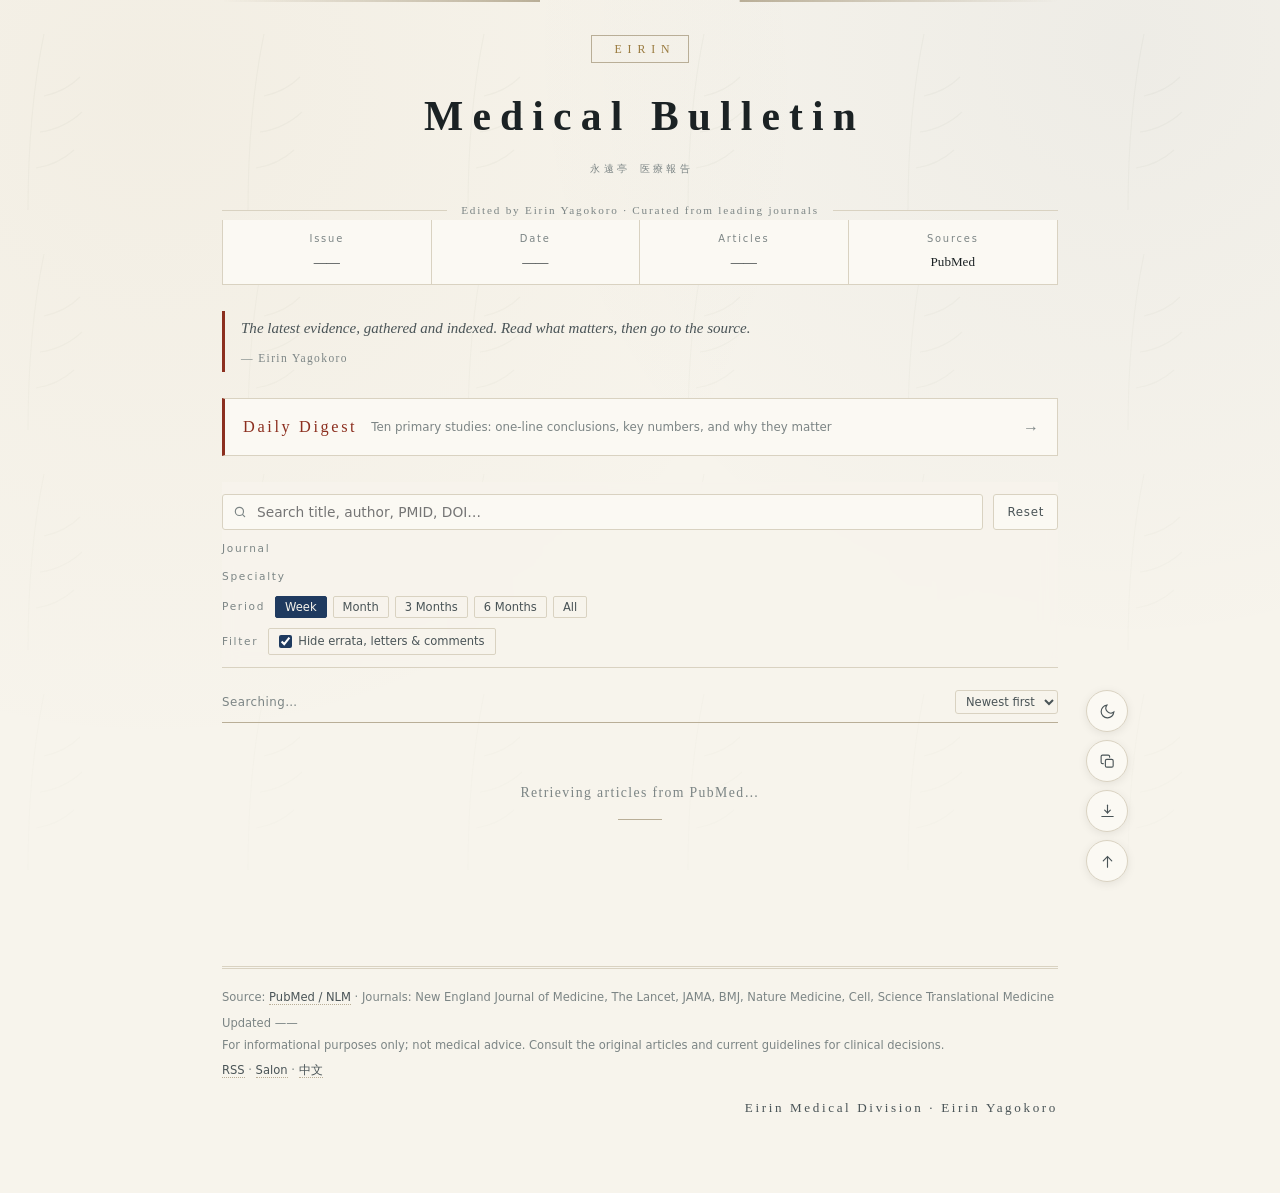
==== en/index.html @ af112da8 "﻿feat: 全站英文版（/en/），中文版页脚可切换 - en/index.html、en/digest.html、en/discuss.html、en/rss.html：英文独立页面 - app." ====
<!DOCTYPE html>
<html lang="en" data-theme="light" data-base="../">
<head>
  <meta charset="UTF-8">
  <meta name="viewport" content="width=device-width, initial-scale=1, viewport-fit=cover">
  <title>Eirin Medical Bulletin · Edited by Eirin Yagokoro</title>
  <meta name="description" content="A daily digest of recent literature from leading medical journals — NEJM, The Lancet, JAMA, BMJ, Nature Medicine, Cell and Science Translational Medicine — collected from PubMed.">
  <meta name="author" content="Eirin Yagokoro / Eirin Medical Division">
  <meta name="theme-color" content="#f7f4ec" media="(prefers-color-scheme: light)">
  <meta name="theme-color" content="#121719" media="(prefers-color-scheme: dark)">

  <meta property="og:type" content="website">
  <meta property="og:title" content="Eirin Medical Bulletin">
  <meta property="og:description" content="Daily briefing on recent literature from seven leading medical journals, with abstracts and specialty classification.">
  <meta property="og:site_name" content="Eirin Medical Bulletin">

  <link rel="icon" href="../assets/icon.svg?v=20261107g" type="image/svg+xml">
  <link rel="alternate" type="application/rss+xml" title="Eirin Medical Bulletin RSS" href="../feed.xml">
  <link rel="stylesheet" href="../assets/style.css?v=20261107g">
</head>
<body>

<div class="wrap">

  <header class="masthead">
    <span class="crest">EIRIN</span>
    <h1>Medical Bulletin</h1>
    <p class="masthead-en">永遠亭 医療報告</p>

    <div class="masthead-rule"><span>Edited by Eirin Yagokoro · Curated from leading journals</span></div>

    <dl class="meta-strip">
      <div>
        <dt>Issue</dt>
        <dd id="issueNo">——</dd>
      </div>
      <div>
        <dt>Date</dt>
        <dd id="issueDate">——</dd>
      </div>
      <div>
        <dt>Articles</dt>
        <dd id="issueCount">——</dd>
      </div>
      <div>
        <dt>Sources</dt>
        <dd id="issueSources">PubMed</dd>
      </div>
    </dl>
  </header>

  <section class="foreword" aria-label="Foreword">
    <div>
      <p id="forewordText">The latest evidence, gathered and indexed. Read what matters, then go to the source.</p>
      <cite>— Eirin Yagokoro</cite>
    </div>
  </section>

  <a class="digest-entry" href="digest.html">
    <span class="digest-entry-label">Daily Digest</span>
    <span class="digest-entry-desc">Ten primary studies: one-line conclusions, key numbers, and why they matter</span>
    <span class="digest-entry-arrow" aria-hidden="true">→</span>
  </a>

  <section class="controls" aria-label="Search and filters">
    <div class="search-row">
      <div class="search-box">
        <svg viewBox="0 0 24 24" fill="none" stroke-width="2" stroke-linecap="round" aria-hidden="true">
          <circle cx="11" cy="11" r="7"></circle><path d="M20 20l-3.5-3.5"></path>
        </svg>
        <label class="sr-only" for="q">Search title, author, PMID or DOI</label>
        <input id="q" type="search" placeholder="Search title, author, PMID, DOI…" autocomplete="off" spellcheck="false">
      </div>
      <button class="tool-btn" id="resetBtn" type="button">Reset</button>
    </div>

    <div class="filter-row">
      <span class="filter-label">Journal</span>
      <div id="journalChips" class="filter-row" style="margin:0;gap:6px;"></div>
    </div>

    <div class="filter-row">
      <span class="filter-label">Specialty</span>
      <div id="deptChips" class="filter-row" style="margin:0;gap:6px;"></div>
    </div>

    <div class="filter-row">
      <span class="filter-label">Period</span>
      <div id="rangeChips" class="filter-row" style="margin:0;gap:6px;">
        <button class="chip" type="button" data-days="7" aria-pressed="true">Week</button>
        <button class="chip" type="button" data-days="30" aria-pressed="false">Month</button>
        <button class="chip" type="button" data-days="90" aria-pressed="false">3 Months</button>
        <button class="chip" type="button" data-days="180" aria-pressed="false">6 Months</button>
        <button class="chip" type="button" data-days="0" aria-pressed="false">All</button>
      </div>
    </div>

    <div class="filter-row">
      <span class="filter-label">Filter</span>
      <label class="chip-toggle">
        <input type="checkbox" id="hideNoise" checked>
        <span>Hide errata, letters &amp; comments</span>
      </label>
    </div>
  </section>

  <div class="result-bar">
    <span id="resultSummary">Searching…</span>
    <label>
      <span class="sr-only">Sort order</span>
      <select class="sort-select" id="sortSelect">
        <option value="date-desc">Newest first</option>
        <option value="date-asc">Oldest first</option>
        <option value="journal">By journal</option>
      </select>
    </label>
  </div>

  <main>
    <ul class="entries" id="entries" aria-live="polite">
      <li class="loading">Retrieving articles from PubMed…</li>
    </ul>
    <nav class="pager" id="pager" aria-label="Pagination"></nav>
  </main>

  <footer class="colophon" id="colophon">
    <div class="row">
      <span>Source: <a href="https://pubmed.ncbi.nlm.nih.gov/" target="_blank" rel="noopener">PubMed / NLM</a> ·
        Journals: New England Journal of Medicine, The Lancet, JAMA, BMJ, Nature Medicine, Cell, Science Translational Medicine</span>
      <span>Updated <span id="updatedAt">——</span></span>
    </div>
    <div class="row">
      <span>For informational purposes only; not medical advice. Consult the original articles and current guidelines for clinical decisions.</span>
      <span><a href="../rss.html" title="Subscribe to the daily digest via RSS">RSS</a> · <a href="discuss.html" title="Reader discussion">Salon</a> · <a href="../index.html" title="中文版">中文</a></span>
    </div>
    <div class="seal">Eirin Medical Division · Eirin Yagokoro</div>
  </footer>

</div>

<div class="toolbar-float">
  <button class="fab" id="themeToggle" type="button" title="Toggle theme" aria-label="Toggle theme">
    <svg viewBox="0 0 24 24" stroke-width="1.6" stroke-linecap="round"><path d="M21 12.8A9 9 0 1 1 11.2 3a7 7 0 0 0 9.8 9.8z"></path></svg>
  </button>
  <button class="fab" id="copyBtn" type="button" title="Copy this page as text" aria-label="Copy this page">
    <svg viewBox="0 0 24 24" stroke-width="1.6" stroke-linecap="round"><rect x="9" y="9" width="11" height="11" rx="2"></rect><path d="M6 15H5a2 2 0 0 1-2-2V5a2 2 0 0 1 2-2h8a2 2 0 0 1 2 2v1"></path></svg>
  </button>
  <button class="fab" id="exportBtn" type="button" title="Export this page as Markdown" aria-label="Export this page">
    <svg viewBox="0 0 24 24" stroke-width="1.6" stroke-linecap="round"><path d="M12 3v11"></path><path d="M8 10l4 4 4-4"></path><path d="M4 19h16"></path></svg>
  </button>
  <button class="fab" id="topBtn" type="button" title="Back to top" aria-label="Back to top">
    <svg viewBox="0 0 24 24" stroke-width="1.6" stroke-linecap="round"><path d="M12 20V6"></path><path d="M6 11l6-6 6 6"></path></svg>
  </button>
</div>

<div class="toast" id="toast" role="status" aria-live="polite"></div>

<script src="../assets/app.js?v=20261107g" defer></script>
</body>
</html>
---- assets/style.css ----
/* ==========================================================================
   永遠亭 医療報告 — 排版样式
   纸本期刊气质：衬线字体、细分隔线、朱印色点缀、克制的永远亭装饰
   ========================================================================== */

:root {
  --paper: #f7f4ec;
  --paper-2: #fbf9f3;
  --paper-3: #f0ebdd;
  --ink: #1b2224;
  --ink-2: #4a5457;
  --ink-3: #7c8585;
  --rule: #d9d2c1;
  --rule-strong: #b9ae97;
  --accent: #8c2f1f;
  --accent-soft: rgba(140, 47, 31, 0.08);
  --deep: #1f3a5f;
  --deep-soft: rgba(31, 58, 95, 0.07);
  --gold: #9a7b3f;
  --shadow: 0 1px 0 rgba(0, 0, 0, 0.03);
  --radius: 3px;
  --serif: "Noto Serif SC", "Source Han Serif SC", "Songti SC", "STSong", "SimSun", Georgia, serif;
  --sans: "Noto Sans SC", "PingFang SC", "Microsoft YaHei", system-ui, sans-serif;
  --mono: "JetBrains Mono", "Cascadia Mono", ui-monospace, "Consolas", monospace;
  --wrap: 880px;
}

html[data-theme="dark"] {
  --paper: #121719;
  --paper-2: #181e21;
  --paper-3: #1e2529;
  --ink: #e7e3d9;
  --ink-2: #b0aa9e;
  --ink-3: #837f76;
  --rule: #2f3639;
  --rule-strong: #47504f;
  --accent: #d9694e;
  --accent-soft: rgba(217, 105, 78, 0.12);
  --deep: #8fb4d9;
  --deep-soft: rgba(143, 180, 217, 0.1);
  --gold: #c2a468;
  --shadow: none;
}

*,
*::before,
*::after { box-sizing: border-box; }

html { -webkit-text-size-adjust: 100%; }

body {
  margin: 0;
  background-color: var(--paper);
  background-image:
    radial-gradient(circle at 12% 8%, rgba(154, 123, 63, 0.05) 0, transparent 42%),
    radial-gradient(circle at 88% 4%, rgba(31, 58, 95, 0.045) 0, transparent 38%);
  color: var(--ink);
  font-family: var(--serif);
  font-size: 16px;
  line-height: 1.7;
  min-height: 100vh;
  transition: background-color 0.35s ease, color 0.35s ease;
}

/* 竹影水印：极淡，不干扰阅读 */
body::before {
  content: "";
  position: fixed;
  inset: 0;
  pointer-events: none;
  z-index: 0;
  background-image: url("data:image/svg+xml,%3Csvg xmlns='http://www.w3.org/2000/svg' width='220' height='220' viewBox='0 0 220 220'%3E%3Cg fill='none' stroke='%236b7a5e' stroke-width='1.1' opacity='0.35'%3E%3Cpath d='M28 210c0-60 4-118 16-176'/%3E%3Cpath d='M44 96c14-3 26-9 36-19'/%3E%3Cpath d='M40 132c16-2 30-9 42-20'/%3E%3Cpath d='M36 168c14-2 27-8 38-18'/%3E%3C/g%3E%3C/svg%3E");
  background-repeat: repeat;
  background-size: 220px 220px;
  opacity: 0.16;
  -webkit-mask-image: linear-gradient(180deg, rgba(0, 0, 0, 0.9), rgba(0, 0, 0, 0.25));
          mask-image: linear-gradient(180deg, rgba(0, 0, 0, 0.9), rgba(0, 0, 0, 0.25));
}

html[data-theme="dark"] body::before { opacity: 0.08; }

.wrap {
  position: relative;
  z-index: 1;
  max-width: var(--wrap);
  margin: 0 auto;
  padding: 0 22px 72px;
}

a { color: var(--deep); text-decoration: none; }
a:hover { text-decoration: underline; text-underline-offset: 3px; }

.sr-only {
  position: absolute;
  width: 1px; height: 1px;
  padding: 0; margin: -1px;
  overflow: hidden;
  clip: rect(0 0 0 0);
  white-space: nowrap;
  border: 0;
}

/* ---------------------------------------------------------------- 报头 --- */

.masthead {
  padding-top: 34px;
  text-align: center;
  position: relative;
}

.masthead::before,
.masthead::after {
  content: "";
  position: absolute;
  top: 0;
  width: 38%;
  height: 2px;
  background: linear-gradient(90deg, transparent, var(--rule-strong));
}
.masthead::before { left: 0; }
.masthead::after { right: 0; transform: scaleX(-1); }

.crest {
  display: inline-block;
  font-size: 0.74rem;
  letter-spacing: 0.5em;
  text-indent: 0.5em;
  color: var(--gold);
  border: 1px solid var(--rule-strong);
  padding: 3px 12px 3px 16px;
  margin-bottom: 18px;
}

.masthead h1 {
  margin: 0;
  font-size: clamp(1.72rem, 5.4vw, 2.6rem);
  font-weight: 600;
  letter-spacing: 0.22em;
  text-indent: 0.22em;
  color: var(--ink);
}

.masthead-en {
  margin: 10px 0 0;
  font-family: var(--mono);
  font-size: 0.62rem;
  letter-spacing: 0.34em;
  text-indent: 0.34em;
  color: var(--ink-3);
  text-transform: uppercase;
}

.masthead-rule {
  display: flex;
  align-items: center;
  gap: 14px;
  margin: 22px 0 0;
  color: var(--ink-3);
}
.masthead-rule::before,
.masthead-rule::after {
  content: "";
  flex: 1;
  height: 1px;
  background: var(--rule);
}
.masthead-rule span {
  font-size: 0.7rem;
  letter-spacing: 0.16em;
}

/* 统计条 */
.meta-strip {
  display: grid;
  grid-template-columns: repeat(4, 1fr);
  gap: 0;
  margin: 0;
  border: 1px solid var(--rule);
  border-top: none;
  background: var(--paper-2);
}
.meta-strip > div {
  padding: 11px 10px;
  text-align: center;
  border-right: 1px solid var(--rule);
}
.meta-strip > div:last-child { border-right: 0; }
.meta-strip dt {
  font-family: var(--sans);
  font-size: 0.62rem;
  letter-spacing: 0.18em;
  color: var(--ink-3);
  margin-bottom: 3px;
}
.meta-strip dd {
  margin: 0;
  font-size: 0.82rem;
  color: var(--ink);
  font-variant-numeric: tabular-nums;
}

/* -------------------------------------------------------------- 刊首语 --- */

.foreword {
  display: flex;
  gap: 14px;
  margin: 26px 0 0;
  padding: 4px 0 4px 16px;
  border-left: 3px solid var(--accent);
}
.foreword p {
  margin: 0;
  font-size: 0.94rem;
  line-height: 1.85;
  color: var(--ink-2);
  font-style: italic;
}
.foreword cite {
  display: block;
  margin-top: 6px;
  font-size: 0.72rem;
  letter-spacing: 0.12em;
  color: var(--ink-3);
  font-style: normal;
}

/* ------------------------------------------------------------ 控制面板 --- */

.controls {
  position: sticky;
  top: 0;
  z-index: 30;
  margin: 26px 0 0;
  padding: 12px 0;
  background: color-mix(in srgb, var(--paper) 92%, transparent);
  backdrop-filter: blur(8px);
  border-bottom: 1px solid var(--rule);
}

.search-row {
  display: flex;
  gap: 10px;
  align-items: stretch;
}
.search-box {
  position: relative;
  flex: 1;
}
.search-box input {
  width: 100%;
  padding: 9px 12px 9px 34px;
  font-family: var(--sans);
  font-size: 0.86rem;
  color: var(--ink);
  background: var(--paper-2);
  border: 1px solid var(--rule);
  border-radius: var(--radius);
  outline: none;
}
.search-box input:focus {
  border-color: var(--deep);
  box-shadow: 0 0 0 3px var(--deep-soft);
}
.search-box svg {
  position: absolute;
  left: 11px;
  top: 50%;
  transform: translateY(-50%);
  width: 14px; height: 14px;
  stroke: var(--ink-3);
  pointer-events: none;
}

.tool-btn {
  font-family: var(--sans);
  font-size: 0.74rem;
  letter-spacing: 0.06em;
  color: var(--ink-2);
  background: var(--paper-2);
  border: 1px solid var(--rule);
  border-radius: var(--radius);
  padding: 0 13px;
  cursor: pointer;
  white-space: nowrap;
  transition: border-color 0.2s, color 0.2s, background 0.2s;
}
.tool-btn:hover { border-color: var(--rule-strong); color: var(--ink); }
.tool-btn:focus-visible { outline: 2px solid var(--deep); outline-offset: 2px; }
.tool-btn[aria-pressed="true"] {
  border-color: var(--deep);
  color: var(--deep);
  background: var(--deep-soft);
}

.filter-row {
  display: flex;
  flex-wrap: wrap;
  gap: 8px;
  margin-top: 10px;
  align-items: center;
}
.filter-label {
  font-family: var(--sans);
  font-size: 0.66rem;
  letter-spacing: 0.16em;
  color: var(--ink-3);
  margin-right: 2px;
}

.chip {
  font-family: var(--sans);
  font-size: 0.72rem;
  color: var(--ink-2);
  background: transparent;
  border: 1px solid var(--rule);
  border-radius: 2px;
  padding: 3px 9px;
  cursor: pointer;
  transition: all 0.18s ease;
}
.chip:hover { border-color: var(--rule-strong); }
.chip[aria-pressed="true"] {
  color: var(--paper);
  background: var(--deep);
  border-color: var(--deep);
}

/* ------------------------------------------------------------ 结果摘要 --- */

.result-bar {
  display: flex;
  justify-content: space-between;
  align-items: baseline;
  gap: 12px;
  margin: 22px 0 2px;
  padding-bottom: 8px;
  border-bottom: 1px solid var(--rule-strong);
  font-family: var(--sans);
  font-size: 0.74rem;
  color: var(--ink-3);
  letter-spacing: 0.04em;
}
.result-bar strong { color: var(--ink); font-weight: 600; }
.result-bar .sort-select {
  font-family: var(--sans);
  font-size: 0.72rem;
  color: var(--ink-2);
  background: transparent;
  border: 1px solid var(--rule);
  border-radius: var(--radius);
  padding: 3px 6px;
}

/* ---------------------------------------------------------------- 条目 --- */

.entries { margin: 0; padding: 0; list-style: none; }

.entry {
  display: grid;
  grid-template-columns: 46px minmax(0, 1fr);
  gap: 0 12px;
  padding: 20px 0 18px;
  border-bottom: 1px dashed var(--rule);
}
.entry:last-child { border-bottom: 0; }

.entry-index {
  font-family: var(--serif);
  font-size: 1.5rem;
  line-height: 1;
  color: var(--rule-strong);
  font-variant-numeric: tabular-nums;
  padding-top: 2px;
  user-select: none;
}

.entry-body { min-width: 0; }

.entry-kicker {
  display: flex;
  flex-wrap: wrap;
  align-items: center;
  gap: 8px;
  margin-bottom: 6px;
  font-family: var(--sans);
  font-size: 0.66rem;
  letter-spacing: 0.14em;
  color: var(--ink-3);
}
.entry-journal { color: var(--deep); font-weight: 600; letter-spacing: 0.08em; }
.entry-type {
  color: var(--accent);
  border: 1px solid currentColor;
  border-radius: 2px;
  padding: 0 5px;
  letter-spacing: 0.06em;
  opacity: 0.85;
}
.entry-date { font-variant-numeric: tabular-nums; }

.entry-title {
  margin: 0 0 6px;
  font-size: 1.06rem;
  line-height: 1.62;
  font-weight: 600;
  letter-spacing: 0.01em;
  color: var(--ink);
  cursor: pointer;
}
.entry-title:hover { color: var(--deep); }
.entry-title:focus-visible { outline: 2px solid var(--deep); outline-offset: 3px; }

.entry-title-zh { display: block; }
.entry-title-en {
  display: block;
  font-size: 0.8rem;
  font-weight: 400;
  line-height: 1.6;
  color: var(--ink-3);
  margin-top: 4px;
  font-family: var(--serif);
}
.entry[data-lang="en"] .entry-title-en { display: none; }

.entry-citation {
  font-size: 0.76rem;
  color: var(--ink-3);
  font-family: var(--sans);
  line-height: 1.6;
}

.entry-actions {
  display: flex;
  flex-wrap: wrap;
  gap: 6px 14px;
  margin-top: 10px;
  align-items: center;
}
.link-btn {
  font-family: var(--sans);
  font-size: 0.71rem;
  letter-spacing: 0.05em;
  color: var(--ink-2);
  background: none;
  border: none;
  border-bottom: 1px solid var(--rule);
  padding: 1px 0;
  cursor: pointer;
}
.link-btn:hover { color: var(--accent); border-color: var(--accent); }
.link-btn:focus-visible { outline: 2px solid var(--deep); outline-offset: 2px; }

/* 展开面板 */
.entry-detail {
  margin-top: 14px;
  padding: 16px 18px;
  background: var(--paper-2);
  border: 1px solid var(--rule);
  border-left: 3px solid var(--deep);
  border-radius: 0 var(--radius) var(--radius) 0;
  display: none;
}
.entry[data-open="true"] .entry-detail { display: block; }
.entry-detail h4 {
  margin: 0 0 6px;
  font-family: var(--sans);
  font-size: 0.66rem;
  letter-spacing: 0.18em;
  color: var(--ink-3);
  font-weight: 600;
}
.entry-detail h4:not(:first-child) { margin-top: 14px; }
.detail-lead {
  margin: 0;
  font-size: 0.9rem;
  line-height: 1.8;
  color: var(--ink);
}
.detail-abstract {
  margin: 0;
  font-size: 0.84rem;
  line-height: 1.75;
  color: var(--ink-2);
  max-height: 15em;
  overflow: auto;
  white-space: pre-wrap;
  word-break: break-word;
}
.detail-meta {
  display: grid;
  grid-template-columns: repeat(auto-fit, minmax(150px, 1fr));
  gap: 6px 18px;
  margin: 0;
  font-family: var(--sans);
  font-size: 0.74rem;
}
.detail-meta div { display: flex; gap: 6px; min-width: 0; }
.detail-meta dt { color: var(--ink-3); flex: 0 0 auto; }
.detail-meta dd { margin: 0; color: var(--ink-2); overflow-wrap: anywhere; }
.detail-meta code { font-family: var(--mono); font-size: 0.72rem; }

.dept-list { display: inline-flex; flex-wrap: wrap; gap: 4px; }

/* 空状态 */
.empty {
  padding: 64px 10px;
  text-align: center;
  color: var(--ink-3);
  font-size: 0.92rem;
}
.empty strong { display: block; color: var(--ink-2); margin-bottom: 6px; font-weight: 600; }

/* 加载骨架 */
.loading {
  padding: 56px 0;
  text-align: center;
  color: var(--ink-3);
  font-size: 0.86rem;
  letter-spacing: 0.1em;
}
.loading::after {
  content: "";
  display: block;
  width: 44px;
  height: 1px;
  margin: 14px auto 0;
  background: var(--rule-strong);
  animation: pulse 1.4s ease-in-out infinite;
}
@keyframes pulse {
  0%, 100% { transform: scaleX(0.3); opacity: 0.4; }
  50% { transform: scaleX(1); opacity: 1; }
}

/* ---------------------------------------------------------------- 分页 --- */

.pager {
  display: flex;
  justify-content: center;
  align-items: center;
  gap: 6px;
  margin: 34px 0 0;
  font-family: var(--sans);
  font-size: 0.78rem;
}
.pager button {
  min-width: 34px;
  height: 32px;
  padding: 0 8px;
  color: var(--ink-2);
  background: transparent;
  border: 1px solid var(--rule);
  border-radius: var(--radius);
  cursor: pointer;
  font-variant-numeric: tabular-nums;
}
.pager button:hover:not(:disabled) { border-color: var(--rule-strong); }
.pager button[aria-current="page"] {
  color: var(--paper);
  background: var(--deep);
  border-color: var(--deep);
}
.pager button:disabled { opacity: 0.35; cursor: default; }
.pager .gap { color: var(--ink-3); padding: 0 2px; }

/* ---------------------------------------------------------------- 页脚 --- */

.colophon {
  margin-top: 56px;
  padding-top: 18px;
  border-top: 3px double var(--rule);
  font-family: var(--sans);
  font-size: 0.72rem;
  line-height: 1.9;
  color: var(--ink-3);
}
.colophon .row {
  display: flex;
  flex-wrap: wrap;
  gap: 4px 18px;
  justify-content: space-between;
}
.colophon a { color: var(--ink-2); border-bottom: 1px dotted var(--rule-strong); }
.colophon a:hover { color: var(--accent); text-decoration: none; }
.colophon .seal {
  margin-top: 14px;
  text-align: right;
  font-family: var(--serif);
  font-size: 0.82rem;
  letter-spacing: 0.2em;
  color: var(--ink-2);
}

/* ------------------------------------------------------------ 浮动操作 --- */

.toolbar-float {
  position: fixed;
  right: 18px;
  bottom: 18px;
  z-index: 40;
  display: flex;
  flex-direction: column;
  gap: 8px;
}
.fab {
  width: 42px;
  height: 42px;
  display: grid;
  place-items: center;
  color: var(--ink-2);
  background: var(--paper-2);
  border: 1px solid var(--rule);
  border-radius: 50%;
  cursor: pointer;
  box-shadow: 0 2px 10px rgba(0, 0, 0, 0.08);
  transition: transform 0.18s ease, border-color 0.18s ease;
}
.fab:hover { transform: translateY(-2px); border-color: var(--rule-strong); }
.fab svg { width: 17px; height: 17px; stroke: currentColor; fill: none; }

.toast {
  position: fixed;
  left: 50%;
  bottom: 26px;
  transform: translate(-50%, 12px);
  z-index: 60;
  padding: 8px 18px;
  font-family: var(--sans);
  font-size: 0.78rem;
  color: var(--paper);
  background: var(--ink);
  border-radius: 2px;
  opacity: 0;
  pointer-events: none;
  transition: opacity 0.22s ease, transform 0.22s ease;
}
.toast.show { opacity: 1; transform: translate(-50%, 0); }

/* ---------------------------------------------------------------- 响应 --- */

@media (max-width: 620px) {
  .wrap { padding: 0 14px 60px; }
  .masthead { padding-top: 24px; }
  .meta-strip { grid-template-columns: repeat(2, 1fr); }
  .meta-strip > div:nth-child(2) { border-right: 0; }
  .meta-strip > div:nth-child(3),
  .meta-strip > div:nth-child(4) { border-top: 1px solid var(--rule); }
  .entry { grid-template-columns: 30px minmax(0, 1fr); gap: 0 8px; }
  .entry-index { font-size: 1.15rem; }
  .entry-title { font-size: 0.98rem; }
  .search-row { flex-wrap: wrap; }
  .tool-btn { padding: 7px 11px; }
  .colophon .row { flex-direction: column; }
}

@media print {
  body::before, .controls, .toolbar-float, .pager, .foreword cite { display: none !important; }
  body { background: #fff; color: #000; font-size: 11pt; }
  .wrap { max-width: none; padding: 0; }
  .entry { break-inside: avoid; border-bottom: 1px solid #ccc; }
  .entry-detail { display: block !important; background: none; border-left: 2px solid #999; }
  a { color: #000; }
}

@media (prefers-reduced-motion: reduce) {
  * { animation: none !important; transition: none !important; }
}

/* -------------------------------------------------------- 竹林茶會（討論） --- */

.wrap-narrow { max-width: 720px; }

.thread-toolbar {
  display: flex;
  gap: 10px;
  margin: 26px 0 14px;
}
.thread-toolbar .tool-btn {
  display: inline-block;
  padding: 8px 16px;
  text-decoration: none;
  line-height: 1.4;
}

.thread-note {
  font-family: var(--sans);
  font-size: 0.75rem;
  line-height: 1.75;
  color: var(--ink-3);
  margin: 0 0 4px;
  padding-bottom: 14px;
  border-bottom: 1px solid var(--rule-strong);
}

.thread-list { list-style: none; margin: 0; padding: 0; }

.thread {
  padding: 16px 0;
  border-bottom: 1px dashed var(--rule);
}
.thread:last-child { border-bottom: 0; }

.thread-title {
  display: block;
  font-size: 1rem;
  font-weight: 600;
  line-height: 1.6;
  color: var(--ink);
}
.thread-title:hover { color: var(--deep); text-decoration: none; }
.thread-title:focus-visible { outline: 2px solid var(--deep); outline-offset: 2px; }

.thread-meta {
  display: flex;
  flex-wrap: wrap;
  align-items: center;
  gap: 4px 14px;
  margin-top: 6px;
  font-family: var(--sans);
  font-size: 0.7rem;
  color: var(--ink-3);
}

.thread-tag {
  border: 1px solid var(--rule);
  border-radius: 2px;
  padding: 0 6px;
  font-size: 0.66rem;
  letter-spacing: 0.04em;
}

.chip-more {
  border-style: dashed;
  color: var(--ink-3);
  font-style: normal;
}
.chip-more:hover { color: var(--deep); border-color: var(--deep); }

/* 长英文标题与引文不撑破容器 */
.entry-title-en,
.entry-citation,
.detail-lead,
.detail-meta dd {
  overflow-wrap: anywhere;
  word-break: break-word;
}

/* 浮动按钮：不遮挡正文右缘 */
@media (min-width: 980px) {
  .toolbar-float {
    right: max(12px, calc((100vw - var(--wrap)) / 2 - 48px));
  }
}
@media (max-width: 979px) {
  .toolbar-float {
    right: 10px;
    bottom: 10px;
    gap: 6px;
  }
  .fab {
    width: 36px;
    height: 36px;
    opacity: 0.92;
  }
  .fab svg { width: 15px; height: 15px; }
}

/* ------------------------------------------------------------ 本期要目 --- */

.digest {
  margin: 30px 0 0;
  padding: 22px 22px 18px;
  background: var(--paper-2);
  border: 1px solid var(--rule);
  border-top: 3px solid var(--accent);
}

.digest-head {
  display: flex;
  justify-content: space-between;
  align-items: baseline;
  gap: 12px;
  flex-wrap: wrap;
}

.digest-head h2 {
  margin: 0;
  font-size: 1.12rem;
  letter-spacing: 0.18em;
  color: var(--ink);
}

.digest-tools { display: flex; gap: 8px; }
.digest-tools .tool-btn { padding: 5px 12px; font-size: 0.7rem; }

.digest-note {
  margin: 8px 0 0;
  font-family: var(--sans);
  font-size: 0.7rem;
  letter-spacing: 0.04em;
  color: var(--ink-3);
}

.digest-list { margin: 16px 0 0; padding: 0; list-style: none; }

.digest-item {
  display: grid;
  grid-template-columns: 30px minmax(0, 1fr);
  gap: 0 10px;
  padding: 15px 0 14px;
  border-top: 1px dashed var(--rule);
}
.digest-item:first-child { border-top: 0; padding-top: 4px; }

.digest-index {
  font-family: var(--serif);
  font-size: 1.15rem;
  line-height: 1.2;
  color: var(--accent);
  font-variant-numeric: tabular-nums;
  user-select: none;
}

.digest-kicker {
  display: flex;
  flex-wrap: wrap;
  gap: 8px;
  font-family: var(--sans);
  font-size: 0.66rem;
  letter-spacing: 0.1em;
  color: var(--ink-3);
  margin-bottom: 3px;
}
.digest-kicker .j { color: var(--deep); font-weight: 600; }
.digest-kicker .t {
  color: var(--accent);
  border: 1px solid currentColor;
  border-radius: 2px;
  padding: 0 5px;
}
.digest-kicker .conf { opacity: 0.75; }
.digest-kicker .conf[data-level="low"] { color: var(--accent); }

.digest-title {
  margin: 0 0 4px;
  font-size: 0.98rem;
  line-height: 1.6;
  font-weight: 600;
  color: var(--ink);
}

.digest-oneliner {
  margin: 0 0 6px;
  font-size: 0.95rem;
  line-height: 1.7;
  color: var(--ink);
}
.digest-oneliner::before {
  content: "▍";
  color: var(--accent);
  margin-right: 2px;
}

.digest-row {
  margin: 0 0 3px;
  font-size: 0.8rem;
  line-height: 1.7;
  color: var(--ink-2);
}
.digest-row b {
  font-family: var(--sans);
  font-size: 0.66rem;
  letter-spacing: 0.12em;
  color: var(--ink-3);
  font-weight: 600;
  margin-right: 6px;
}

.digest-pro { display: none; }
body[data-reader="pro"] .digest-pro { display: block; }

.digest-foot {
  display: flex;
  flex-wrap: wrap;
  gap: 6px 14px;
  margin-top: 6px;
  font-family: var(--sans);
  font-size: 0.7rem;
  color: var(--ink-3);
}
.digest-foot a { color: var(--ink-2); border-bottom: 1px dotted var(--rule-strong); }

.digest-degraded {
  margin: 10px 0 0;
  padding: 8px 12px;
  border-left: 3px solid var(--accent);
  background: var(--accent-soft);
  font-family: var(--sans);
  font-size: 0.74rem;
  line-height: 1.7;
  color: var(--ink-2);
}

@media (max-width: 620px) {
  .digest { padding: 16px 14px 12px; }
  .digest-item { grid-template-columns: 22px minmax(0, 1fr); gap: 0 8px; }
  .digest-index { font-size: 1rem; }
  .digest-oneliner { font-size: 0.9rem; }
}

/* ------------------------------------------------------------ 視圖切換 --- */

.view-tabs {
  display: flex;
  margin: 26px 0 0;
  border-bottom: 1px solid var(--rule-strong);
}

.view-tabs button {
  font-family: var(--serif);
  font-size: 0.95rem;
  letter-spacing: 0.16em;
  color: var(--ink-3);
  background: none;
  border: 0;
  border-bottom: 2px solid transparent;
  padding: 10px 24px 9px;
  margin-bottom: -1px;
  cursor: pointer;
  transition: color 0.18s ease, border-color 0.18s ease;
}
.view-tabs button:hover { color: var(--ink-2); }
.view-tabs button[aria-selected="true"] {
  color: var(--ink);
  border-bottom-color: var(--accent);
}
.view-tabs button:focus-visible { outline: 2px solid var(--deep); outline-offset: -2px; }

.view-panel { margin-top: 22px; }

@media (max-width: 620px) {
  .view-tabs button { padding: 9px 16px 8px; font-size: 0.88rem; }
}

.chip-toggle {
  display: inline-flex;
  align-items: center;
  gap: 6px;
  font-family: var(--sans);
  font-size: 0.72rem;
  color: var(--ink-2);
  border: 1px solid var(--rule);
  border-radius: 2px;
  padding: 3px 10px;
  cursor: pointer;
  user-select: none;
}
.chip-toggle:hover { border-color: var(--rule-strong); }
.chip-toggle input { margin: 0; accent-color: var(--deep); }

/* ------------------------------------------------------------ 要目入口 --- */

.digest-entry {
  display: flex;
  align-items: center;
  gap: 14px;
  margin: 26px 0 0;
  padding: 14px 18px;
  background: var(--paper-2);
  border: 1px solid var(--rule);
  border-left: 3px solid var(--accent);
  text-decoration: none;
  color: var(--ink);
  transition: background 0.2s ease, border-color 0.2s ease;
}
.digest-entry:hover { background: var(--accent-soft); text-decoration: none; }
.digest-entry:focus-visible { outline: 2px solid var(--deep); outline-offset: 2px; }
.digest-entry-label {
  font-family: var(--serif);
  font-size: 1.02rem;
  letter-spacing: 0.16em;
  color: var(--accent);
  white-space: nowrap;
}
.digest-entry-desc {
  flex: 1;
  font-family: var(--sans);
  font-size: 0.74rem;
  line-height: 1.6;
  color: var(--ink-3);
}
.digest-entry-arrow { color: var(--ink-3); font-size: 1rem; }

@media (max-width: 620px) {
  .digest-entry { flex-wrap: wrap; gap: 6px 12px; padding: 12px 14px; }
  .digest-entry-desc { flex-basis: 100%; order: 3; }
}

/* ------------------------------------------------------------ 訂閱說明 --- */

.subscribe-card {
  margin: 22px 0 0;
  padding: 20px 22px;
  background: var(--paper-2);
  border: 1px solid var(--rule);
  border-top: 3px solid var(--accent);
}
.subscribe-card h2 {
  margin: 0 0 12px;
  font-size: 1.02rem;
  letter-spacing: 0.14em;
  color: var(--ink);
}

.subscribe-url {
  display: flex;
  align-items: center;
  gap: 10px;
  padding: 10px 12px;
  background: var(--paper);
  border: 1px dashed var(--rule-strong);
  margin-bottom: 10px;
}
.subscribe-url code {
  flex: 1;
  font-family: var(--mono);
  font-size: 0.76rem;
  color: var(--ink-2);
  overflow-wrap: anywhere;
}
.subscribe-url .tool-btn { padding: 5px 12px; flex: 0 0 auto; }

.subscribe-hint {
  margin: 0;
  font-family: var(--sans);
  font-size: 0.78rem;
  line-height: 1.8;
  color: var(--ink-3);
}

.subscribe-steps {
  margin: 0;
  padding-left: 20px;
  font-family: var(--sans);
  font-size: 0.8rem;
  line-height: 2;
  color: var(--ink-2);
}
.subscribe-steps li::marker { color: var(--accent); font-family: var(--serif); }

@media (max-width: 620px) {
  .subscribe-card { padding: 16px 14px; }
  .subscribe-url { flex-wrap: wrap; }
  .subscribe-url .tool-btn { margin-left: auto; }
}

/* ------------------------------------------------------- 竹林茶會 · 新結構 --- */

.board-notices,
.board-chat {
  margin: 26px 0 0;
  padding: 20px 22px;
  background: var(--paper-2);
  border: 1px solid var(--rule);
  border-top: 3px solid var(--accent);
}

.board-head {
  display: flex;
  justify-content: space-between;
  align-items: center;
  gap: 12px;
  margin-bottom: 14px;
}
.board-head h2 {
  margin: 0;
  font-size: 1.05rem;
  letter-spacing: 0.16em;
  color: var(--ink);
}
.board-head .tool-btn { padding: 5px 12px; font-size: 0.7rem; text-decoration: none; }

/* 公告 */
.notice-list { list-style: none; margin: 0; padding: 0; }
.notice-item { padding: 12px 0; border-top: 1px dashed var(--rule); }
.notice-item:first-child { border-top: 0; padding-top: 2px; }
.notice-title {
  display: block;
  font-size: 0.98rem;
  font-weight: 600;
  line-height: 1.6;
  color: var(--ink);
}
.notice-title:hover { color: var(--deep); text-decoration: none; }
.notice-meta {
  display: flex;
  gap: 14px;
  margin-top: 4px;
  font-family: var(--sans);
  font-size: 0.7rem;
  color: var(--ink-3);
}

/* 留言板 */
.chat-body { margin-top: 4px; }
.chat-body[hidden],
.chat-auth[hidden],
.chat-compose[hidden] { display: none; }

.chat-auth {
  padding: 16px;
  border: 1px dashed var(--rule-strong);
  background: var(--paper);
  margin-bottom: 16px;
}

.auth-tabs { display: flex; gap: 8px; margin-bottom: 12px; }
.auth-tabs button {
  font-family: var(--sans);
  font-size: 0.74rem;
  color: var(--ink-3);
  background: none;
  border: 1px solid var(--rule);
  padding: 4px 14px;
  cursor: pointer;
}
.auth-tabs button[aria-pressed="true"] {
  color: var(--paper);
  background: var(--deep);
  border-color: var(--deep);
}

.auth-row { display: flex; gap: 8px; margin-bottom: 10px; flex-wrap: wrap; }
.auth-row input {
  flex: 1 1 180px;
  padding: 8px 11px;
  font-family: var(--sans);
  font-size: 0.82rem;
  color: var(--ink);
  background: var(--paper-2);
  border: 1px solid var(--rule);
  border-radius: 2px;
  outline: none;
}
.auth-row input:focus { border-color: var(--deep); box-shadow: 0 0 0 3px var(--deep-soft); }

.auth-hint {
  margin: 10px 0 0;
  font-family: var(--sans);
  font-size: 0.7rem;
  line-height: 1.7;
  color: var(--ink-3);
}

.chat-compose {
  padding: 14px 16px;
  border: 1px solid var(--rule);
  background: var(--paper);
  margin-bottom: 18px;
}
.compose-top {
  display: flex;
  justify-content: space-between;
  align-items: center;
  font-family: var(--sans);
  font-size: 0.74rem;
  color: var(--ink-3);
  margin-bottom: 10px;
}
.compose-top strong { color: var(--deep); }

.chat-compose textarea {
  width: 100%;
  min-height: 88px;
  padding: 10px 12px;
  font-family: var(--serif);
  font-size: 0.88rem;
  line-height: 1.7;
  color: var(--ink);
  background: var(--paper-2);
  border: 1px solid var(--rule);
  border-radius: 2px;
  resize: vertical;
  outline: none;
}
.chat-compose textarea:focus { border-color: var(--deep); box-shadow: 0 0 0 3px var(--deep-soft); }

.compose-bottom {
  display: flex;
  justify-content: space-between;
  align-items: center;
  margin-top: 8px;
  font-family: var(--sans);
  font-size: 0.7rem;
  color: var(--ink-3);
}

.chat-list { list-style: none; margin: 0; padding: 0; }
.chat-item { padding: 12px 0; border-top: 1px dashed var(--rule); }
.chat-item:first-child { border-top: 0; }
.chat-meta {
  display: flex;
  gap: 12px;
  align-items: baseline;
  font-family: var(--sans);
  font-size: 0.7rem;
  color: var(--ink-3);
  margin-bottom: 4px;
}
.chat-meta strong { color: var(--deep); font-weight: 600; }
.chat-text {
  margin: 0;
  font-size: 0.88rem;
  line-height: 1.75;
  color: var(--ink-2);
  white-space: pre-wrap;
  overflow-wrap: anywhere;
}

@media (max-width: 620px) {
  .board-notices, .board-chat { padding: 16px 14px; }
  .auth-row { flex-direction: column; }
  .auth-row input { flex: 1 1 auto; }
}

/* 留言板佔位 */
.board-todo {
  margin: 8px 0 0;
  padding: 26px 12px;
  text-align: center;
  font-family: var(--sans);
  font-size: 0.84rem;
  letter-spacing: 0.12em;
  color: var(--ink-3);
}

/* ------------------------------------------------------------ 語言切換 --- */

.lang-toggle {
  position: fixed;
  left: 18px;
  bottom: 18px;
  z-index: 40;
  font-family: var(--sans);
  font-size: 0.72rem;
  letter-spacing: 0.08em;
  color: var(--ink-2);
  background: var(--paper-2);
  border: 1px solid var(--rule);
  border-radius: 20px;
  padding: 6px 14px;
  cursor: pointer;
  box-shadow: 0 2px 8px rgba(0, 0, 0, 0.08);
  transition: border-color 0.18s ease, color 0.18s ease;
}
.lang-toggle:hover { border-color: var(--rule-strong); color: var(--ink); }
.lang-toggle:focus-visible { outline: 2px solid var(--deep); outline-offset: 2px; }

@media (max-width: 620px) {
  .lang-toggle { left: 10px; bottom: 10px; padding: 5px 11px; font-size: 0.68rem; }
}
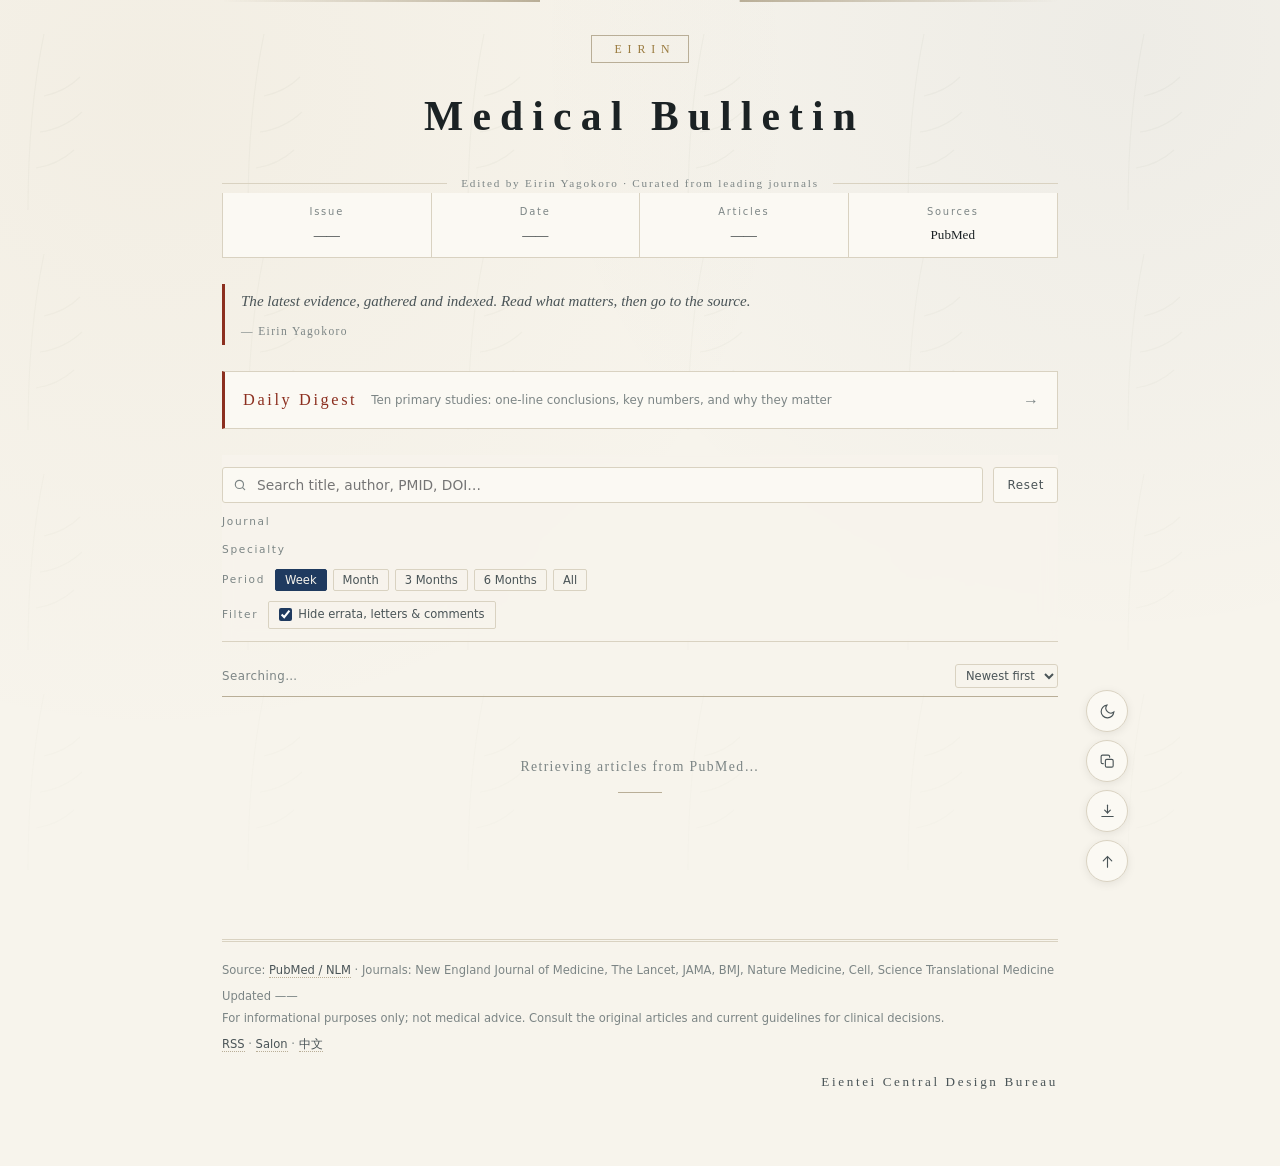
==== commit e3b261ec: "﻿fix: 修复英文版加载 404；落款改为 E.C.D.B. / Eientei Central Design Bureau - 资源版本号统一 bump 到 20261107h，强制刷新旧缓存的 " ====
--- a/en/index.html
+++ b/en/index.html
@@ -14,9 +14,9 @@
   <meta property="og:description" content="Daily briefing on recent literature from seven leading medical journals, with abstracts and specialty classification.">
   <meta property="og:site_name" content="Eirin Medical Bulletin">
 
-  <link rel="icon" href="../assets/icon.svg?v=20261107g" type="image/svg+xml">
+  <link rel="icon" href="../assets/icon.svg?v=20261107h" type="image/svg+xml">
   <link rel="alternate" type="application/rss+xml" title="Eirin Medical Bulletin RSS" href="../feed.xml">
-  <link rel="stylesheet" href="../assets/style.css?v=20261107g">
+  <link rel="stylesheet" href="../assets/style.css?v=20261107h">
 </head>
 <body>
 
@@ -25,7 +25,6 @@
   <header class="masthead">
     <span class="crest">EIRIN</span>
     <h1>Medical Bulletin</h1>
-    <p class="masthead-en">永遠亭 医療報告</p>
 
     <div class="masthead-rule"><span>Edited by Eirin Yagokoro · Curated from leading journals</span></div>
 
@@ -133,7 +132,7 @@
       <span>For informational purposes only; not medical advice. Consult the original articles and current guidelines for clinical decisions.</span>
       <span><a href="../rss.html" title="Subscribe to the daily digest via RSS">RSS</a> · <a href="discuss.html" title="Reader discussion">Salon</a> · <a href="../index.html" title="中文版">中文</a></span>
     </div>
-    <div class="seal">Eirin Medical Division · Eirin Yagokoro</div>
+    <div class="seal">Eientei Central Design Bureau</div>
   </footer>
 
 </div>
@@ -155,6 +154,6 @@
 
 <div class="toast" id="toast" role="status" aria-live="polite"></div>
 
-<script src="../assets/app.js?v=20261107g" defer></script>
+<script src="../assets/app.js?v=20261107h" defer></script>
 </body>
 </html>
--- a/assets/style.css
+++ b/assets/style.css
@@ -22,6 +22,12 @@
   --serif: "Noto Serif SC", "Source Han Serif SC", "Songti SC", "STSong", "SimSun", Georgia, serif;
   --sans: "Noto Sans SC", "PingFang SC", "Microsoft YaHei", system-ui, sans-serif;
   --mono: "JetBrains Mono", "Cascadia Mono", ui-monospace, "Consolas", monospace;
+
+/* 英文版（/en/）：衬线改用 Georgia，中文回退 Noto Serif SC */
+html[lang="en"] {
+  --serif: Georgia, "Times New Roman", "Noto Serif SC", "Songti SC", serif;
+  --sans: "Segoe UI", system-ui, -apple-system, "Noto Sans SC", sans-serif;
+}
   --wrap: 880px;
 }
 
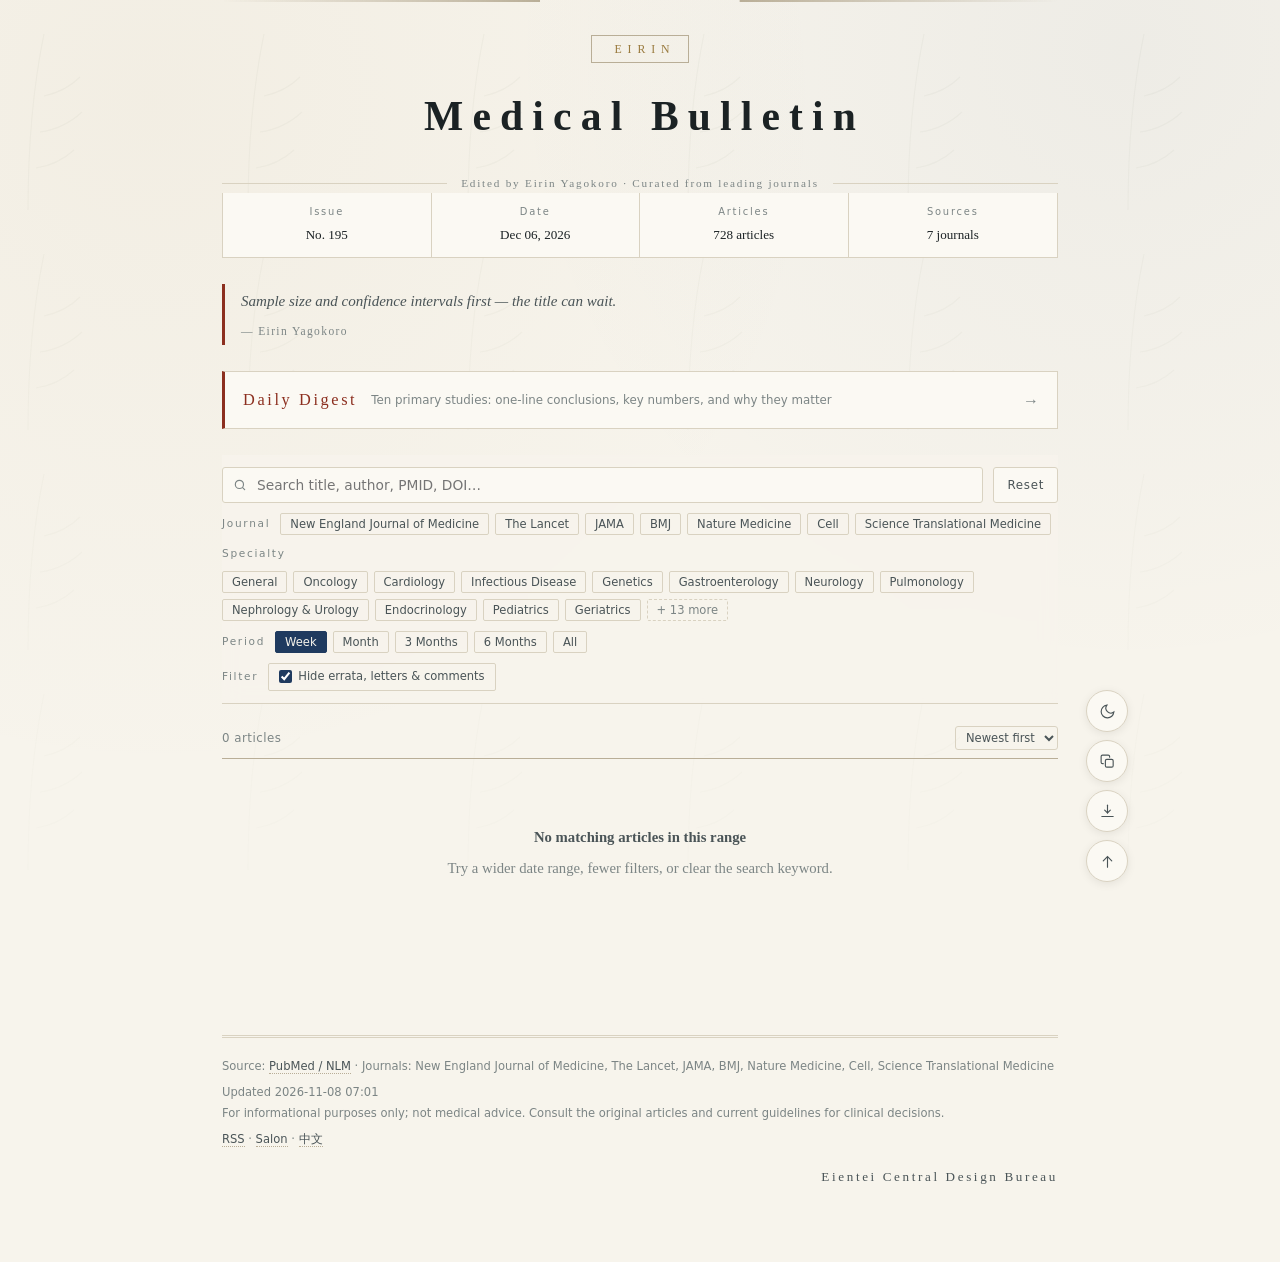
==== commit b6c4b3b2: "fix: 英文版 RSS 链接指向 en/rss.html（原先误指中文订阅页）" ====
--- a/en/index.html
+++ b/en/index.html
@@ -130,7 +130,7 @@
     </div>
     <div class="row">
       <span>For informational purposes only; not medical advice. Consult the original articles and current guidelines for clinical decisions.</span>
-      <span><a href="../rss.html" title="Subscribe to the daily digest via RSS">RSS</a> · <a href="discuss.html" title="Reader discussion">Salon</a> · <a href="../index.html" title="中文版">中文</a></span>
+      <span><a href="rss.html" title="Subscribe to the daily digest via RSS">RSS</a> · <a href="discuss.html" title="Reader discussion">Salon</a> · <a href="../index.html" title="中文版">中文</a></span>
     </div>
     <div class="seal">Eientei Central Design Bureau</div>
   </footer>
